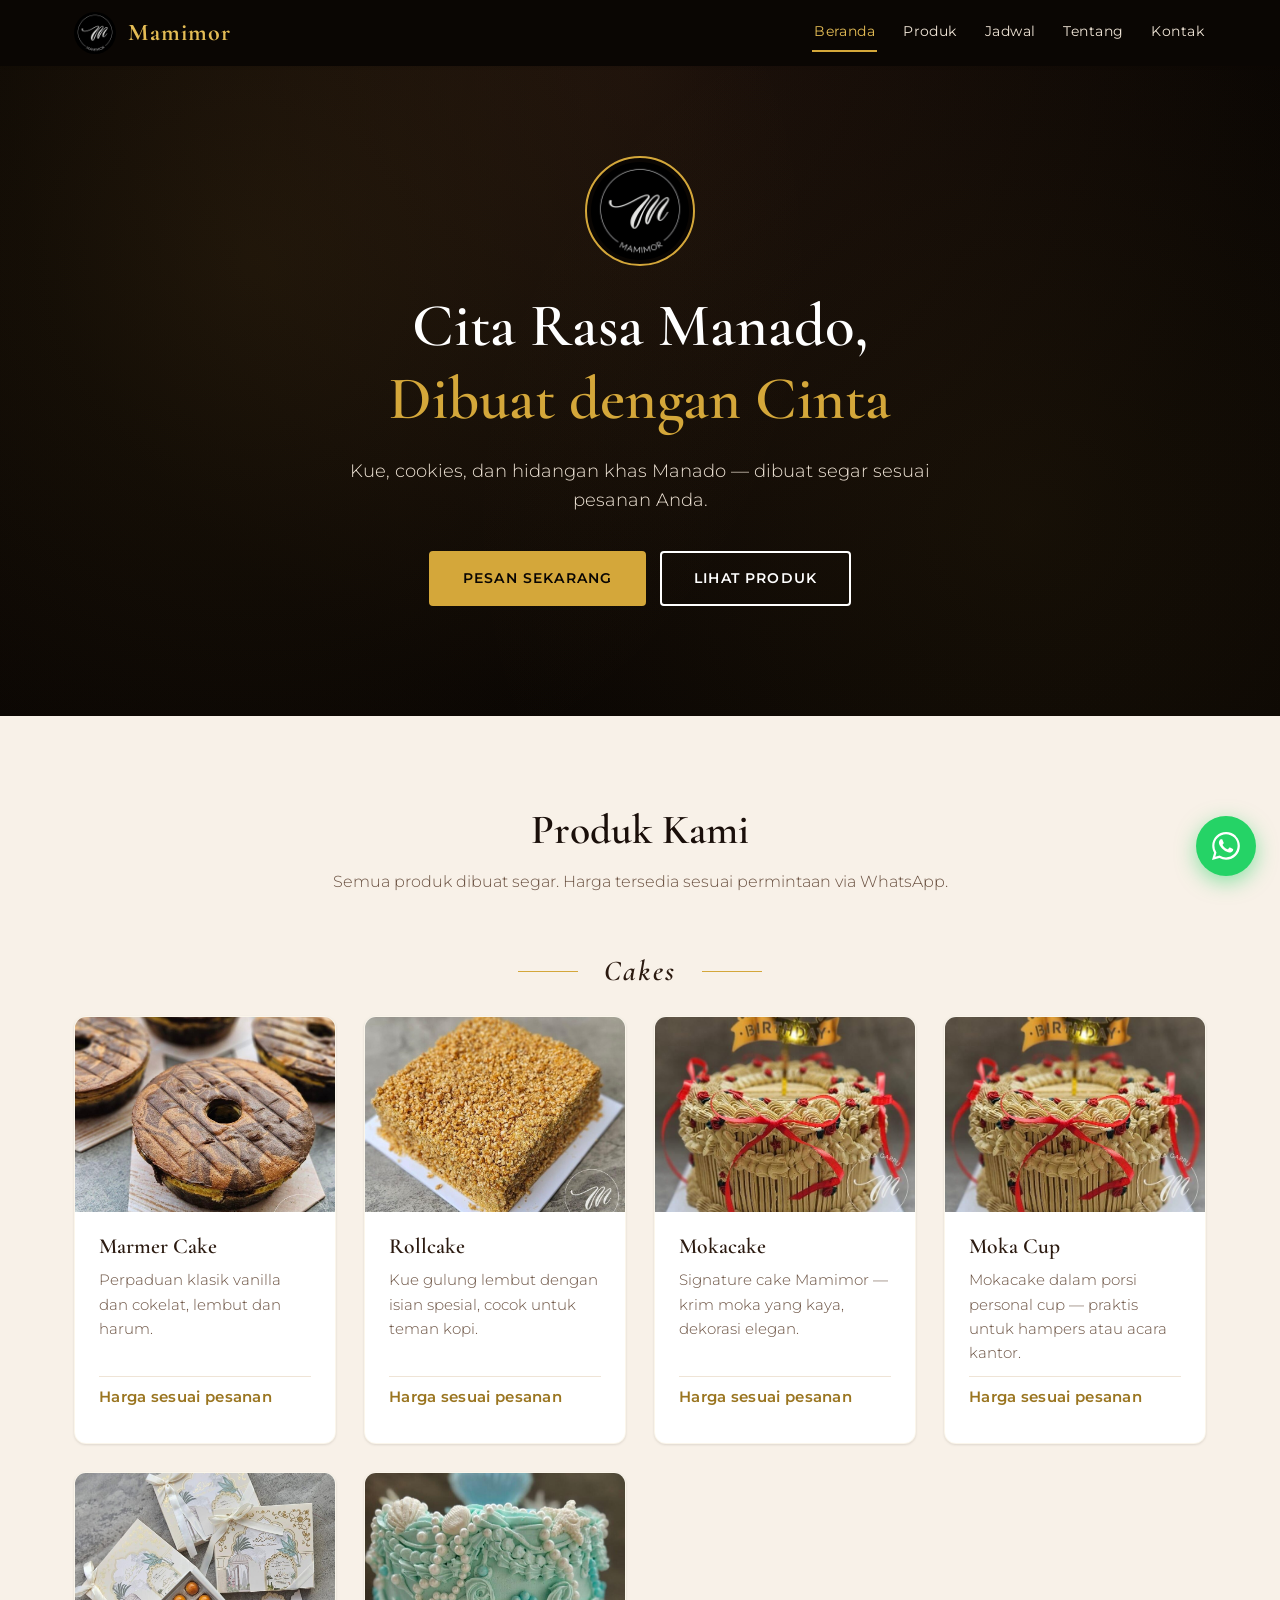
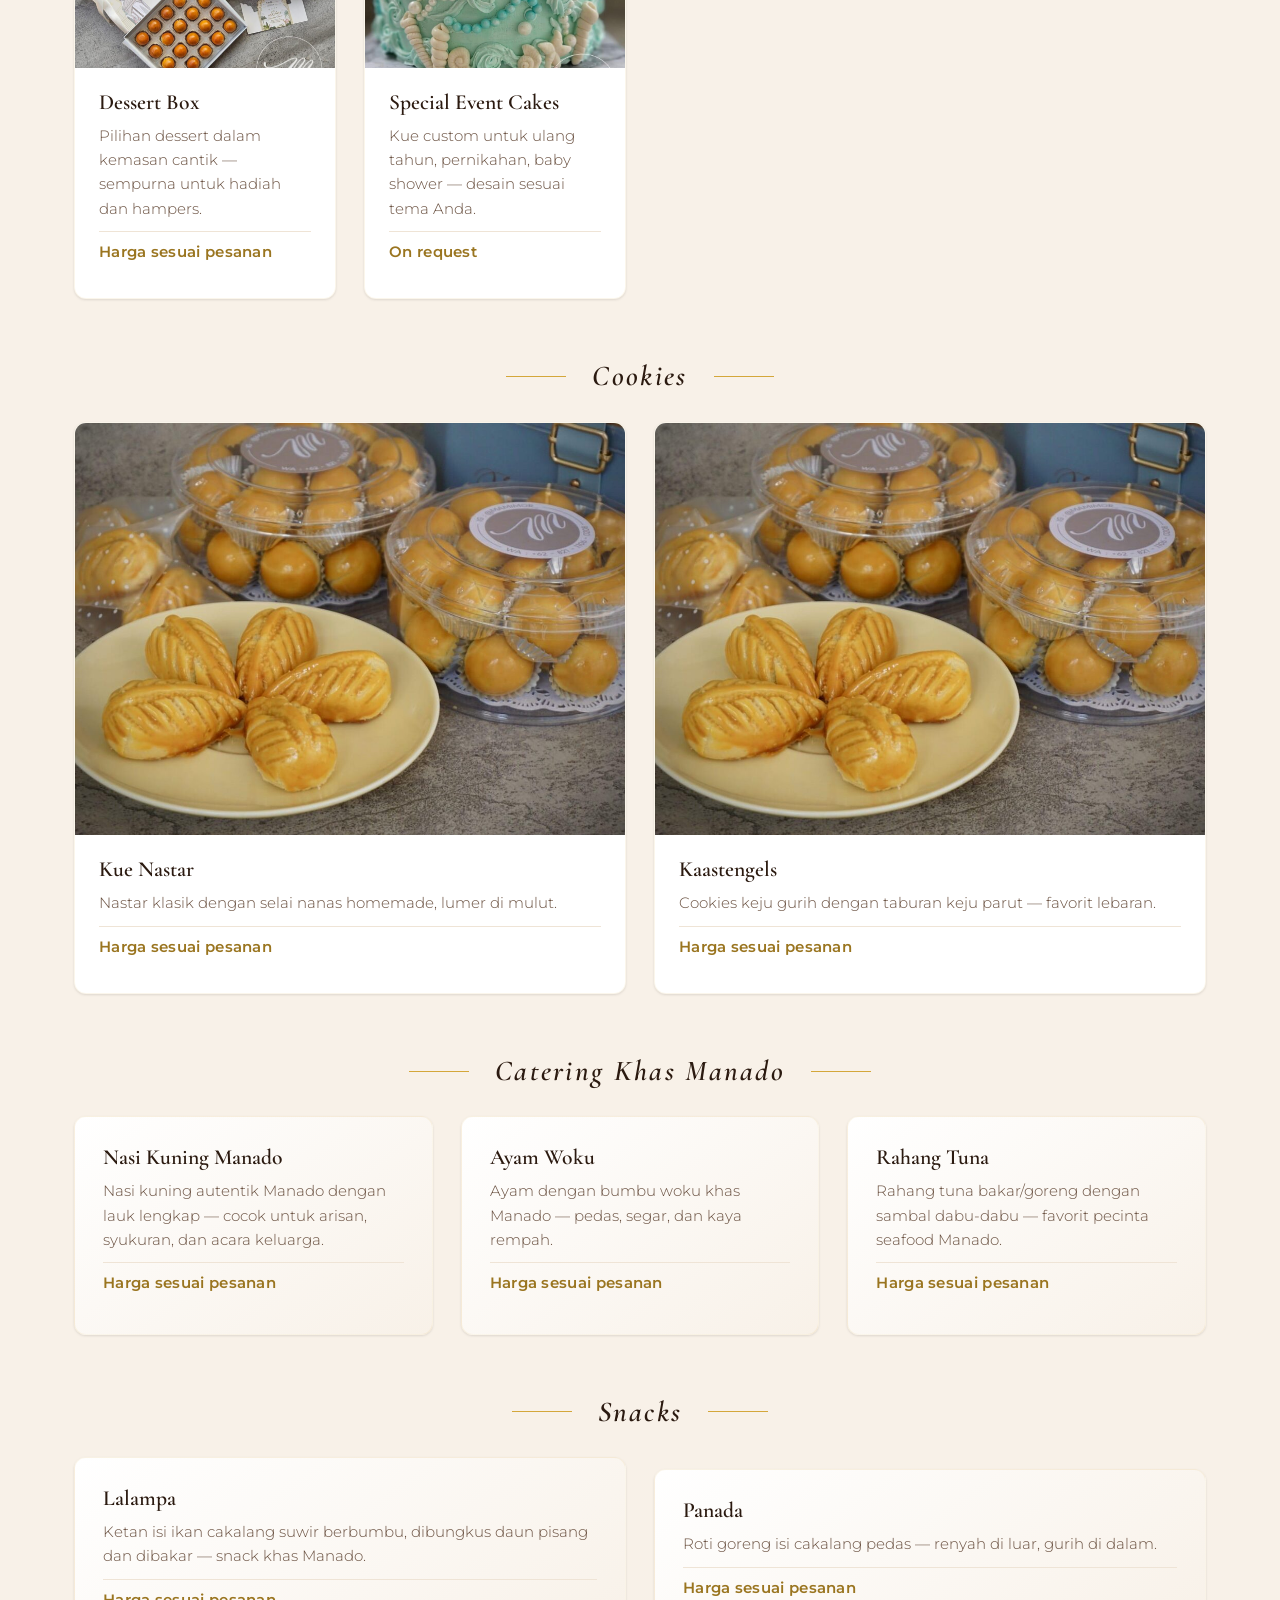
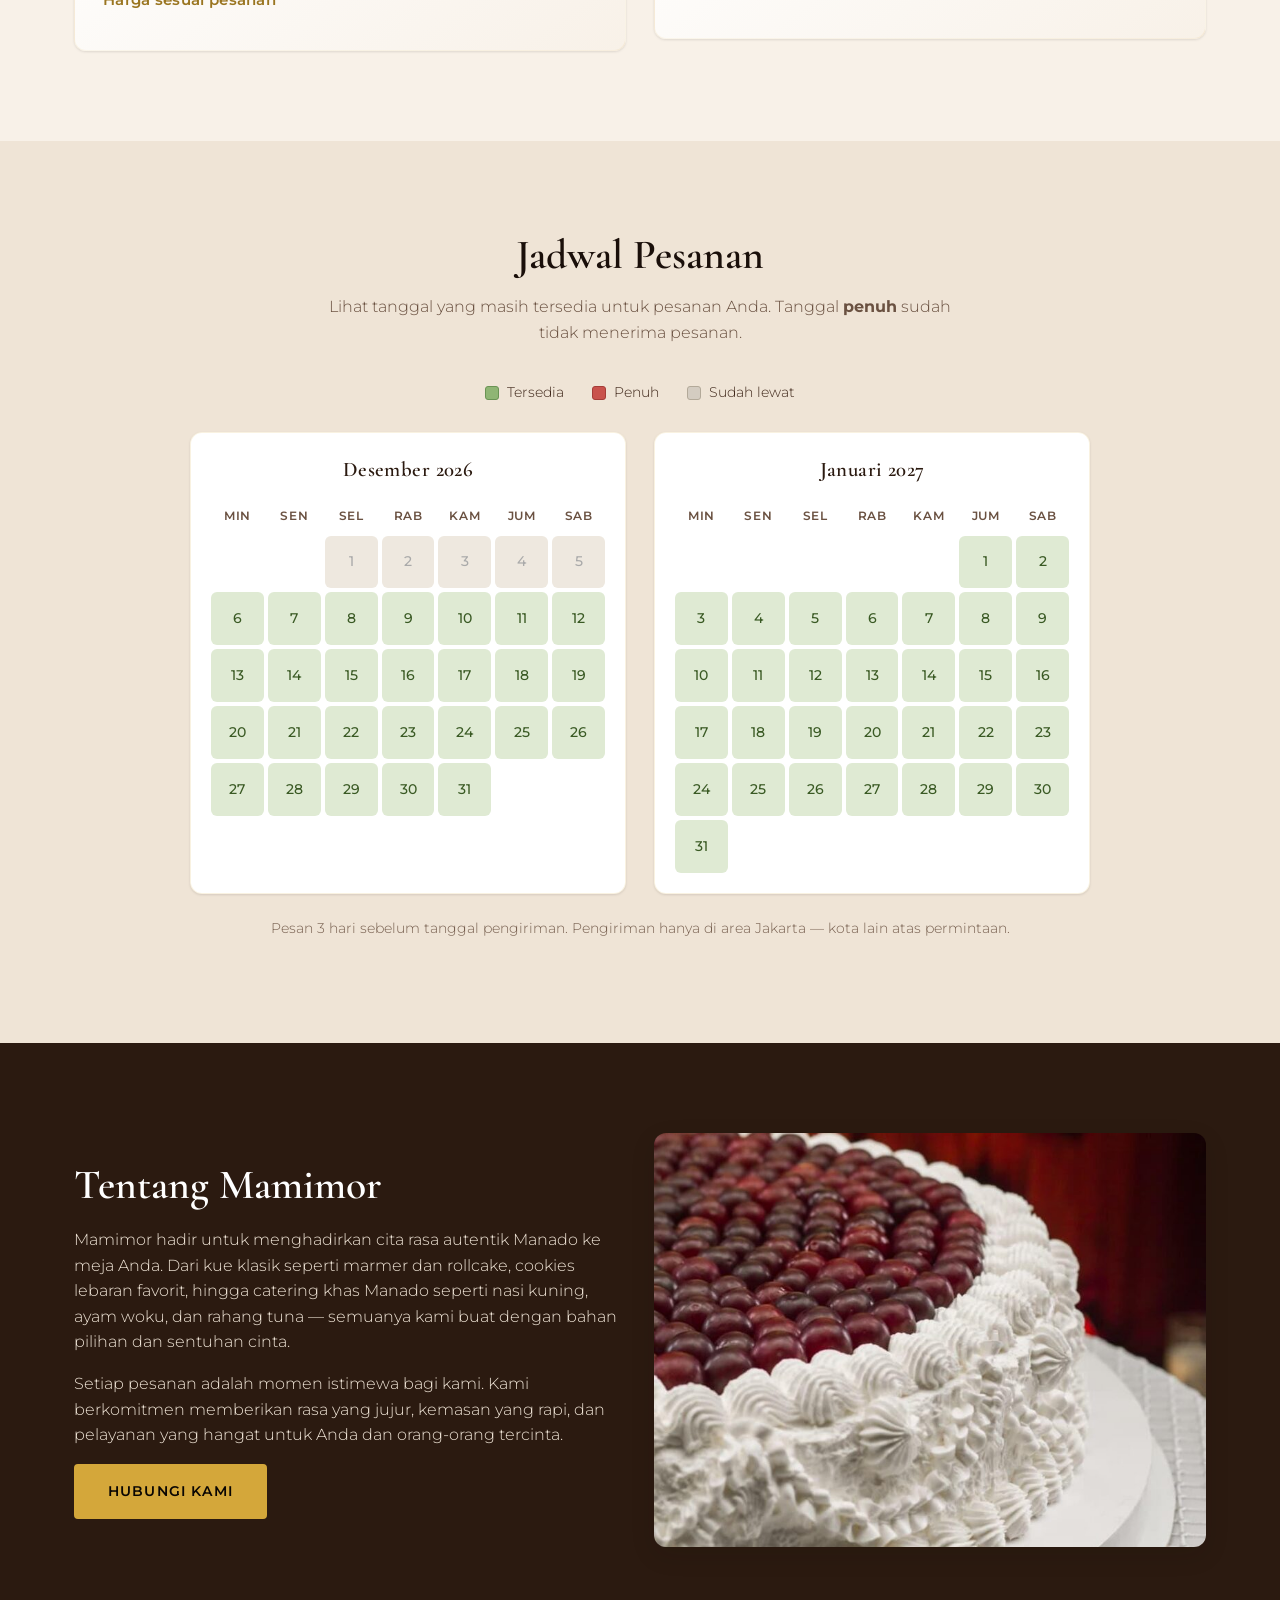
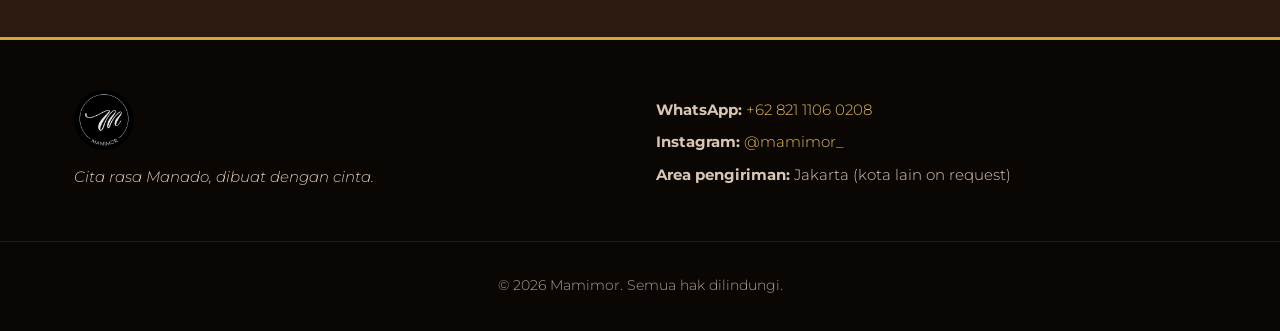
==== index.html @ 75679c06 "Initial Mamimor website" ====
<!DOCTYPE html>
<html lang="id">
<head>
  <meta charset="UTF-8">
  <meta name="viewport" content="width=device-width, initial-scale=1.0">
  <title>Mamimor &mdash; Cita Rasa Manado Dibuat dengan Cinta</title>
  <meta name="description" content="Mamimor &mdash; kue, cookies, catering khas Manado. Pesan via WhatsApp.">
  <link rel="icon" type="image/png" href="assets/images/logo.png">
  <link rel="stylesheet" href="assets/style.css">
  <link rel="preconnect" href="https://fonts.googleapis.com">
  <link rel="preconnect" href="https://fonts.gstatic.com" crossorigin>
  <link href="https://fonts.googleapis.com/css2?family=Cormorant+Garamond:wght@400;600;700&family=Montserrat:wght@300;400;500;600&display=swap" rel="stylesheet">
</head>
<body>

  <!-- ============ NAVIGATION ============ -->
  <header class="site-header">
    <div class="container nav-wrap">
      <a href="index.html" class="brand">
        <img src="assets/images/logo.png" alt="Logo Mamimor">
        <span class="brand-name">Mamimor</span>
      </a>
      <nav class="main-nav">
        <a href="index.html" class="active">Beranda</a>
        <a href="#produk">Produk</a>
        <a href="#kalender">Jadwal</a>
        <a href="#tentang">Tentang</a>
        <a href="kontak.html">Kontak</a>
      </nav>
    </div>
  </header>

  <!-- ============ HERO ============ -->
  <section class="hero">
    <div class="container hero-inner">
      <img src="assets/images/logo.png" alt="" class="hero-logo">
      <h1>Cita Rasa Manado,<br><span class="gold">Dibuat dengan Cinta</span></h1>
      <p class="lead">Kue, cookies, dan hidangan khas Manado &mdash; dibuat segar sesuai pesanan Anda.</p>
      <div class="hero-cta">
        <a href="kontak.html" class="btn btn-primary">Pesan Sekarang</a>
        <a href="#produk" class="btn btn-outline">Lihat Produk</a>
      </div>
    </div>
  </section>

  <!-- ============ PRODUK ============ -->
  <section id="produk" class="section">
    <div class="container">
      <h2 class="section-title">Produk Kami</h2>
      <p class="section-sub">Semua produk dibuat segar. Harga tersedia sesuai permintaan via WhatsApp.</p>

      <!-- CAKES -->
      <h3 class="cat-title"><span>Cakes</span></h3>
      <div class="grid grid-3">
        <article class="card">
          <div class="card-img"><img src="assets/images/marmer-cake.jpg" alt="Marmer Cake"></div>
          <div class="card-body">
            <h3>Marmer Cake</h3>
            <p>Perpaduan klasik vanilla dan cokelat, lembut dan harum.</p>
            <p class="price">Harga sesuai pesanan</p>
          </div>
        </article>
        <article class="card">
          <div class="card-img"><img src="assets/images/rollcake.jpg" alt="Rollcake"></div>
          <div class="card-body">
            <h3>Rollcake</h3>
            <p>Kue gulung lembut dengan isian spesial, cocok untuk teman kopi.</p>
            <p class="price">Harga sesuai pesanan</p>
          </div>
        </article>
        <article class="card">
          <div class="card-img"><img src="assets/images/mokacake.jpg" alt="Mokacake"></div>
          <div class="card-body">
            <h3>Mokacake</h3>
            <p>Signature cake Mamimor &mdash; krim moka yang kaya, dekorasi elegan.</p>
            <p class="price">Harga sesuai pesanan</p>
          </div>
        </article>
        <article class="card">
          <div class="card-img"><img src="assets/images/mokacake.jpg" alt="Moka Cup"></div>
          <div class="card-body">
            <h3>Moka Cup</h3>
            <p>Mokacake dalam porsi personal cup &mdash; praktis untuk hampers atau acara kantor.</p>
            <p class="price">Harga sesuai pesanan</p>
          </div>
        </article>
        <article class="card">
          <div class="card-img"><img src="assets/images/dessert-box.jpg" alt="Dessert Box"></div>
          <div class="card-body">
            <h3>Dessert Box</h3>
            <p>Pilihan dessert dalam kemasan cantik &mdash; sempurna untuk hadiah dan hampers.</p>
            <p class="price">Harga sesuai pesanan</p>
          </div>
        </article>
        <article class="card">
          <div class="card-img"><img src="assets/images/special-cake.jpg" alt="Special Event Cake"></div>
          <div class="card-body">
            <h3>Special Event Cakes</h3>
            <p>Kue custom untuk ulang tahun, pernikahan, baby shower &mdash; desain sesuai tema Anda.</p>
            <p class="price">On request</p>
          </div>
        </article>
      </div>

      <!-- COOKIES -->
      <h3 class="cat-title"><span>Cookies</span></h3>
      <div class="grid grid-2">
        <article class="card">
          <div class="card-img"><img src="assets/images/cookies.jpg" alt="Kue Nastar"></div>
          <div class="card-body">
            <h3>Kue Nastar</h3>
            <p>Nastar klasik dengan selai nanas homemade, lumer di mulut.</p>
            <p class="price">Harga sesuai pesanan</p>
          </div>
        </article>
        <article class="card">
          <div class="card-img"><img src="assets/images/cookies.jpg" alt="Kaastengels"></div>
          <div class="card-body">
            <h3>Kaastengels</h3>
            <p>Cookies keju gurih dengan taburan keju parut &mdash; favorit lebaran.</p>
            <p class="price">Harga sesuai pesanan</p>
          </div>
        </article>
      </div>

      <!-- CATERING MANADO -->
      <h3 class="cat-title"><span>Catering Khas Manado</span></h3>
      <div class="grid grid-3">
        <article class="card card-text">
          <div class="card-body">
            <h3>Nasi Kuning Manado</h3>
            <p>Nasi kuning autentik Manado dengan lauk lengkap &mdash; cocok untuk arisan, syukuran, dan acara keluarga.</p>
            <p class="price">Harga sesuai pesanan</p>
          </div>
        </article>
        <article class="card card-text">
          <div class="card-body">
            <h3>Ayam Woku</h3>
            <p>Ayam dengan bumbu woku khas Manado &mdash; pedas, segar, dan kaya rempah.</p>
            <p class="price">Harga sesuai pesanan</p>
          </div>
        </article>
        <article class="card card-text">
          <div class="card-body">
            <h3>Rahang Tuna</h3>
            <p>Rahang tuna bakar/goreng dengan sambal dabu-dabu &mdash; favorit pecinta seafood Manado.</p>
            <p class="price">Harga sesuai pesanan</p>
          </div>
        </article>
      </div>

      <!-- SNACKS -->
      <h3 class="cat-title"><span>Snacks</span></h3>
      <div class="grid grid-2">
        <article class="card card-text">
          <div class="card-body">
            <h3>Lalampa</h3>
            <p>Ketan isi ikan cakalang suwir berbumbu, dibungkus daun pisang dan dibakar &mdash; snack khas Manado.</p>
            <p class="price">Harga sesuai pesanan</p>
          </div>
        </article>
        <article class="card card-text">
          <div class="card-body">
            <h3>Panada</h3>
            <p>Roti goreng isi cakalang pedas &mdash; renyah di luar, gurih di dalam.</p>
            <p class="price">Harga sesuai pesanan</p>
          </div>
        </article>
      </div>
    </div>
  </section>

  <!-- ============ KALENDER ============ -->
  <section id="kalender" class="section section-light">
    <div class="container">
      <h2 class="section-title">Jadwal Pesanan</h2>
      <p class="section-sub">Lihat tanggal yang masih tersedia untuk pesanan Anda. Tanggal <strong>penuh</strong> sudah tidak menerima pesanan.</p>

      <div class="calendar-legend">
        <span><span class="dot dot-free"></span> Tersedia</span>
        <span><span class="dot dot-full"></span> Penuh</span>
        <span><span class="dot dot-past"></span> Sudah lewat</span>
      </div>

      <div id="calendar" class="calendar-wrap"></div>

      <p class="small center muted">Pesan 3 hari sebelum tanggal pengiriman. Pengiriman hanya di area Jakarta &mdash; kota lain atas permintaan.</p>
    </div>
  </section>

  <!-- ============ TENTANG ============ -->
  <section id="tentang" class="section section-dark">
    <div class="container grid grid-2">
      <div>
        <h2 class="section-title">Tentang Mamimor</h2>
        <p>Mamimor hadir untuk menghadirkan cita rasa autentik Manado ke meja Anda. Dari kue klasik seperti marmer dan rollcake, cookies lebaran favorit, hingga catering khas Manado seperti nasi kuning, ayam woku, dan rahang tuna &mdash; semuanya kami buat dengan bahan pilihan dan sentuhan cinta.</p>
        <p>Setiap pesanan adalah momen istimewa bagi kami. Kami berkomitmen memberikan rasa yang jujur, kemasan yang rapi, dan pelayanan yang hangat untuk Anda dan orang-orang tercinta.</p>
        <a href="kontak.html" class="btn btn-primary">Hubungi Kami</a>
      </div>
      <div class="about-img">
        <img src="assets/images/dessert-cherry.jpg" alt="Mamimor cake">
      </div>
    </div>
  </section>

  <!-- ============ FLOATING WHATSAPP ============ -->
  <a href="https://wa.me/6282111060208?text=Halo%20Mamimor%2C%20saya%20tertarik%20untuk%20memesan"
     class="wa-float" target="_blank" rel="noopener" aria-label="Chat WhatsApp">
    <svg viewBox="0 0 24 24" width="28" height="28" fill="currentColor" aria-hidden="true">
      <path d="M20.52 3.48A11.9 11.9 0 0012.04 0C5.5 0 .2 5.3.2 11.84c0 2.09.55 4.13 1.6 5.93L0 24l6.37-1.67a11.83 11.83 0 005.67 1.44h.01c6.54 0 11.84-5.3 11.84-11.84 0-3.16-1.23-6.13-3.47-8.37zM12.04 21.8h-.01a9.95 9.95 0 01-5.07-1.39l-.36-.21-3.78.99 1.01-3.69-.24-.38a9.94 9.94 0 01-1.53-5.28c0-5.48 4.46-9.94 9.95-9.94 2.66 0 5.15 1.04 7.03 2.92a9.88 9.88 0 012.91 7.03c0 5.49-4.46 9.95-9.91 9.95zm5.46-7.44c-.3-.15-1.77-.87-2.04-.97-.28-.1-.48-.15-.68.15-.2.3-.78.97-.95 1.17-.18.2-.35.22-.65.07-.3-.15-1.26-.47-2.4-1.48-.89-.79-1.49-1.77-1.66-2.07-.17-.3-.02-.46.13-.61.14-.14.3-.35.45-.52.15-.17.2-.3.3-.5.1-.2.05-.37-.02-.52-.08-.15-.68-1.64-.93-2.24-.24-.59-.49-.51-.68-.52l-.58-.01c-.2 0-.52.07-.8.37s-1.05 1.03-1.05 2.5 1.08 2.9 1.23 3.1c.15.2 2.12 3.24 5.14 4.54.72.31 1.28.5 1.72.63.72.23 1.38.2 1.9.12.58-.09 1.77-.72 2.02-1.42.25-.7.25-1.3.18-1.42-.07-.12-.27-.2-.57-.35z"/>
    </svg>
  </a>

  <!-- ============ FOOTER ============ -->
  <footer class="site-footer">
    <div class="container footer-inner">
      <div class="footer-brand">
        <img src="assets/images/logo.png" alt="Mamimor" class="footer-logo">
        <p>Cita rasa Manado, dibuat dengan cinta.</p>
      </div>
      <div class="footer-contact">
        <p><strong>WhatsApp:</strong> <a href="https://wa.me/6282111060208" target="_blank" rel="noopener">+62 821 1106 0208</a></p>
        <p><strong>Instagram:</strong> <a href="https://instagram.com/mamimor_" target="_blank" rel="noopener">@mamimor_</a></p>
        <p><strong>Area pengiriman:</strong> Jakarta (kota lain on request)</p>
      </div>
    </div>
    <div class="footer-bottom">
      <p>&copy; <span id="year"></span> Mamimor. Semua hak dilindungi.</p>
    </div>
  </footer>

  <script src="assets/kalender-data.js"></script>
  <script src="assets/calendar.js"></script>
  <script>document.getElementById('year').textContent = new Date().getFullYear();</script>
</body>
</html>
---- assets/style.css ----
/* ============================================
   MAMIMOR — Kue Rumahan & Catering Manado
   Farben: Mocha · Gold · Schwarz
   ============================================ */

:root{
  --mocha-900:#1a0f0a;
  --mocha-800:#2b1a10;
  --mocha-700:#3d2518;
  --mocha-600:#5a3721;
  --mocha-500:#7a4a2e;
  --mocha-200:#d9c6b4;
  --mocha-100:#efe4d6;
  --mocha-50:#f8f1e8;

  --gold-700:#9a7520;
  --gold-600:#b8902c;
  --gold-500:#d4a73a;
  --gold-400:#e4bc55;
  --gold-300:#eccf78;

  --black:#0a0603;
  --white:#ffffff;

  --text:var(--mocha-900);
  --text-muted:#6a5141;
  --bg:var(--mocha-50);

  --radius:12px;
  --max:1180px;
  --shadow-sm:0 1px 3px rgba(26,15,10,.08), 0 1px 2px rgba(26,15,10,.04);
  --shadow:0 8px 24px rgba(26,15,10,.12);
  --shadow-lg:0 20px 50px rgba(26,15,10,.18);

  --font-head:'Cormorant Garamond', Georgia, serif;
  --font-body:'Montserrat', -apple-system, BlinkMacSystemFont, sans-serif;
}

*,*::before,*::after{box-sizing:border-box}
html{scroll-behavior:smooth}
body{
  margin:0;
  font-family:var(--font-body);
  color:var(--text);
  background:var(--bg);
  line-height:1.6;
  font-weight:300;
}

img{max-width:100%;display:block;height:auto}
a{color:var(--mocha-700);text-decoration:none}
a:hover{color:var(--gold-600)}

.container{max-width:var(--max);margin:0 auto;padding:0 24px}
.center{text-align:center}

h1,h2,h3{font-family:var(--font-head);font-weight:600;line-height:1.2;color:var(--mocha-900);margin:0 0 .5em}
h1{font-size:clamp(2.4rem,5vw,3.8rem)}
h2{font-size:clamp(1.8rem,3.5vw,2.6rem)}
h3{font-size:1.35rem}
.gold{color:var(--gold-500)}

/* ============ HEADER ============ */
.site-header{
  background:var(--black);
  position:sticky;top:0;z-index:50;
  box-shadow:var(--shadow-sm);
}
.nav-wrap{
  display:flex;align-items:center;justify-content:space-between;
  padding:12px 24px;gap:16px;
}
.brand{display:flex;align-items:center;gap:12px;color:var(--white)}
.brand:hover{color:var(--gold-400)}
.brand img{height:42px;width:42px;border-radius:50%;object-fit:cover;background:var(--black)}
.brand-name{
  font-family:var(--font-head);
  font-size:1.5rem;font-weight:700;
  letter-spacing:.04em;color:var(--gold-400);
}
.main-nav{display:flex;gap:24px;align-items:center;flex-wrap:wrap}
.main-nav a{
  color:var(--mocha-100);font-size:.9rem;
  font-weight:400;letter-spacing:.03em;
  padding:6px 2px;border-bottom:2px solid transparent;
  transition:all .2s ease;
}
.main-nav a:hover,.main-nav a.active{color:var(--gold-400);border-bottom-color:var(--gold-500)}

/* ============ HERO ============ */
.hero{
  background:
    radial-gradient(ellipse at top,rgba(26,15,10,.6) 0%,rgba(10,6,3,.95) 70%),
    linear-gradient(145deg,var(--mocha-800) 0%,var(--black) 100%);
  color:var(--white);
  padding:90px 0 110px;
  text-align:center;
  position:relative;
  overflow:hidden;
}
.hero::before{
  content:'';position:absolute;inset:0;
  background:radial-gradient(circle at 20% 30%,rgba(212,167,58,.08) 0%,transparent 50%),
             radial-gradient(circle at 80% 70%,rgba(212,167,58,.06) 0%,transparent 50%);
  pointer-events:none;
}
.hero-inner{position:relative;z-index:1}
.hero-logo{
  width:110px;height:110px;margin:0 auto 24px;
  border-radius:50%;object-fit:cover;
  border:2px solid var(--gold-500);
  padding:4px;background:var(--black);
}
.hero h1{color:var(--white);margin-bottom:20px}
.hero .lead{
  font-size:1.15rem;
  max-width:620px;margin:0 auto 36px;
  color:var(--mocha-100);
  font-weight:300;
}
.hero-cta{display:flex;gap:14px;justify-content:center;flex-wrap:wrap}

/* ============ BUTTONS ============ */
.btn{
  display:inline-block;
  padding:14px 32px;
  font-family:var(--font-body);font-size:.9rem;font-weight:600;
  letter-spacing:.08em;text-transform:uppercase;
  border-radius:4px;border:2px solid transparent;cursor:pointer;
  transition:all .25s ease;text-align:center;
}
.btn-primary{background:var(--gold-500);color:var(--black);border-color:var(--gold-500)}
.btn-primary:hover{background:var(--gold-600);border-color:var(--gold-600);color:var(--white);transform:translateY(-2px);box-shadow:var(--shadow)}
.btn-outline{background:transparent;color:var(--white);border-color:var(--white)}
.btn-outline:hover{background:var(--white);color:var(--mocha-800)}
.btn-wa{background:#25d366;color:var(--white);border-color:#25d366}
.btn-wa:hover{background:#1ebe5a;border-color:#1ebe5a;color:var(--white)}
.btn-block{display:block;width:100%}

/* ============ SECTIONS ============ */
.section{padding:90px 0}
.section-top{padding-top:60px}
.section-light{background:var(--mocha-100)}
.section-dark{background:var(--mocha-800);color:var(--mocha-100)}
.section-dark h1,.section-dark h2,.section-dark h3{color:var(--white)}
.section-dark a:not(.btn){color:var(--gold-400)}
.section-title{text-align:center;margin-bottom:12px}
.section-dark .section-title{text-align:left}
.section-sub{text-align:center;color:var(--text-muted);max-width:640px;margin:0 auto 36px;font-size:1.02rem}
.page-title{text-align:center;margin-bottom:8px}

/* Kategorie-Überschrift mit goldener Linie */
.cat-title{
  text-align:center;margin:60px 0 28px;
  font-size:1.8rem;color:var(--mocha-800);
  position:relative;display:flex;align-items:center;justify-content:center;gap:18px;
}
.cat-title::before,.cat-title::after{
  content:'';flex:0 0 60px;height:1px;background:var(--gold-500);
}
.cat-title span{
  padding:0 8px;letter-spacing:.08em;
  font-style:italic;
}

/* ============ GRID ============ */
.grid{display:grid;gap:28px}
.grid-2{grid-template-columns:repeat(auto-fit,minmax(300px,1fr));align-items:center}
.grid-3{grid-template-columns:repeat(auto-fit,minmax(260px,1fr))}

/* ============ PRODUCT CARDS ============ */
.card{
  background:var(--white);
  border-radius:var(--radius);
  overflow:hidden;
  box-shadow:var(--shadow-sm);
  transition:transform .3s ease,box-shadow .3s ease;
  display:flex;flex-direction:column;
  border:1px solid rgba(212,167,58,.1);
}
.card:hover{transform:translateY(-6px);box-shadow:var(--shadow-lg);border-color:rgba(212,167,58,.3)}
.card-img{aspect-ratio:4/3;overflow:hidden;background:var(--mocha-100)}
.card-img img{width:100%;height:100%;object-fit:cover;transition:transform .5s ease}
.card:hover .card-img img{transform:scale(1.05)}
.card-body{padding:22px 24px 24px;flex:1;display:flex;flex-direction:column}
.card-body h3{margin-bottom:8px;color:var(--mocha-800)}
.card-body p{margin:0 0 10px;color:var(--text-muted);font-size:.95rem}
.price{
  margin-top:auto !important;padding-top:8px;
  color:var(--gold-700) !important;
  font-weight:600;font-size:.95rem !important;
  font-family:var(--font-body);
  letter-spacing:.02em;
  border-top:1px solid var(--mocha-100);
}
.card-text .card-body{padding:28px 28px 28px}
.card-text{background:linear-gradient(145deg,#fff 0%,var(--mocha-50) 100%)}

/* ============ CALENDAR ============ */
.calendar-legend{
  display:flex;justify-content:center;gap:28px;flex-wrap:wrap;
  margin-bottom:28px;font-size:.9rem;color:var(--mocha-700);
}
.calendar-legend span{display:inline-flex;align-items:center;gap:8px}
.dot{display:inline-block;width:14px;height:14px;border-radius:3px}
.dot-free{background:#8fb574;border:1px solid #6a9354}
.dot-full{background:#c9524c;border:1px solid #a53c37}
.dot-past{background:#d4ccc1;border:1px solid #b3a999}

.calendar-wrap{
  display:grid;gap:28px;
  grid-template-columns:repeat(auto-fit,minmax(300px,1fr));
  max-width:900px;margin:0 auto 24px;
}
.cal-month{
  background:var(--white);border-radius:var(--radius);
  padding:20px;box-shadow:var(--shadow-sm);
  border:1px solid rgba(212,167,58,.15);
}
.cal-head{
  text-align:center;font-family:var(--font-head);
  font-size:1.3rem;font-weight:600;color:var(--mocha-800);
  margin-bottom:14px;letter-spacing:.02em;
}
.cal-grid{display:grid;grid-template-columns:repeat(7,1fr);gap:4px}
.cal-dow{
  text-align:center;font-size:.75rem;
  color:var(--text-muted);font-weight:600;
  padding:6px 0;letter-spacing:.05em;text-transform:uppercase;
}
.cal-cell{
  aspect-ratio:1/1;display:flex;align-items:center;justify-content:center;
  border-radius:6px;font-size:.9rem;font-weight:500;
  position:relative;transition:transform .15s;
}
.cal-cell span{position:relative;z-index:1}
.cal-empty{background:transparent}
.cal-free{background:#dfead3;color:#3a5a24;cursor:default}
.cal-free:hover{transform:scale(1.1);background:#c8dcb2}
.cal-full{background:#f5c5c2;color:#7a2522;text-decoration:line-through;opacity:.85}
.cal-past{background:#eee8df;color:#aaa}
.small.center.muted{font-size:.85rem;margin-top:16px;color:var(--text-muted);text-align:center}

/* ============ ABOUT ============ */
.about-img img{
  border-radius:var(--radius);
  box-shadow:var(--shadow);
  aspect-ratio:4/3;object-fit:cover;
}

/* ============ CONTACT ============ */
.contact-grid{align-items:start;margin-top:40px}
.contact-card{
  background:var(--white);
  padding:40px 32px;
  border-radius:var(--radius);
  box-shadow:var(--shadow-sm);
  border:1px solid rgba(212,167,58,.15);
}
.contact-card h2{font-size:1.6rem;margin-bottom:12px}
.contact-card p{color:var(--text-muted);margin-bottom:20px}
.wa-card{text-align:center;background:linear-gradient(145deg,var(--mocha-800),var(--black));color:var(--mocha-100);border-color:var(--gold-700)}
.wa-card h2{color:var(--white)}
.wa-card p{color:var(--mocha-200)}
.wa-icon{color:#25d366;margin-bottom:16px;display:flex;justify-content:center}
.muted{color:var(--mocha-200);opacity:.9}
.social-links{margin-top:28px;padding-top:20px;border-top:1px solid rgba(217,198,180,.2);display:flex;justify-content:center;gap:16px}
.social-links a{
  display:inline-flex;align-items:center;gap:8px;
  color:var(--gold-400);font-size:.95rem;font-weight:500;
}
.social-links a:hover{color:var(--white)}

/* ============ FORM ============ */
.contact-form{display:flex;flex-direction:column;gap:4px;margin-top:8px}
.contact-form label{
  font-size:.82rem;font-weight:600;
  color:var(--mocha-700);
  margin-top:12px;letter-spacing:.03em;
}
.contact-form input,
.contact-form select,
.contact-form textarea{
  width:100%;
  padding:12px 14px;
  border:1.5px solid var(--mocha-200);
  border-radius:6px;
  font-family:var(--font-body);font-size:.95rem;
  background:var(--mocha-50);
  color:var(--text);
  transition:border-color .2s;
}
.contact-form input:focus,
.contact-form select:focus,
.contact-form textarea:focus{
  outline:none;border-color:var(--gold-500);
  background:var(--white);
}
.contact-form textarea{resize:vertical;min-height:120px}
.contact-form button{margin-top:24px}

/* ============ FLOATING WA ============ */
.wa-float{
  position:fixed;bottom:24px;right:24px;z-index:100;
  width:60px;height:60px;border-radius:50%;
  background:#25d366;color:var(--white);
  display:flex;align-items:center;justify-content:center;
  box-shadow:0 6px 20px rgba(37,211,102,.5);
  transition:transform .2s ease,box-shadow .2s;
  animation:wa-pulse 2.5s ease-in-out infinite;
}
.wa-float:hover{transform:scale(1.08);color:var(--white);box-shadow:0 8px 28px rgba(37,211,102,.6);animation:none}
@keyframes wa-pulse{
  0%,100%{box-shadow:0 6px 20px rgba(37,211,102,.5),0 0 0 0 rgba(37,211,102,.4)}
  50%{box-shadow:0 6px 20px rgba(37,211,102,.5),0 0 0 14px rgba(37,211,102,0)}
}

/* ============ FOOTER ============ */
.site-footer{
  background:var(--black);color:var(--mocha-200);
  padding:50px 0 20px;
  border-top:3px solid var(--gold-500);
}
.footer-inner{
  display:grid;grid-template-columns:repeat(auto-fit,minmax(260px,1fr));
  gap:32px;align-items:start;
}
.footer-brand{text-align:left}
.footer-logo{height:60px;width:60px;border-radius:50%;object-fit:cover;margin-bottom:14px;background:var(--black)}
.footer-brand p{font-style:italic;color:var(--mocha-200);font-size:.95rem}
.footer-contact p{margin:8px 0;font-size:.95rem}
.footer-contact a{color:var(--gold-400)}
.footer-contact a:hover{color:var(--white)}
.footer-bottom{
  text-align:center;margin-top:36px;padding-top:20px;
  border-top:1px solid rgba(217,198,180,.15);
  font-size:.85rem;color:var(--mocha-200);opacity:.8;
}

/* ============ RESPONSIVE ============ */
@media (max-width:720px){
  .nav-wrap{flex-direction:column;gap:10px;padding:12px 20px}
  .main-nav{gap:14px;font-size:.85rem}
  .hero{padding:70px 0 90px}
  .hero-logo{width:90px;height:90px}
  .section{padding:60px 0}
  .cat-title{font-size:1.5rem;margin:40px 0 22px}
  .cat-title::before,.cat-title::after{flex-basis:30px}
  .wa-float{width:54px;height:54px;bottom:16px;right:16px}
  .contact-card{padding:28px 22px}
  .footer-brand{text-align:center}
  .footer-logo{margin-left:auto;margin-right:auto}
}
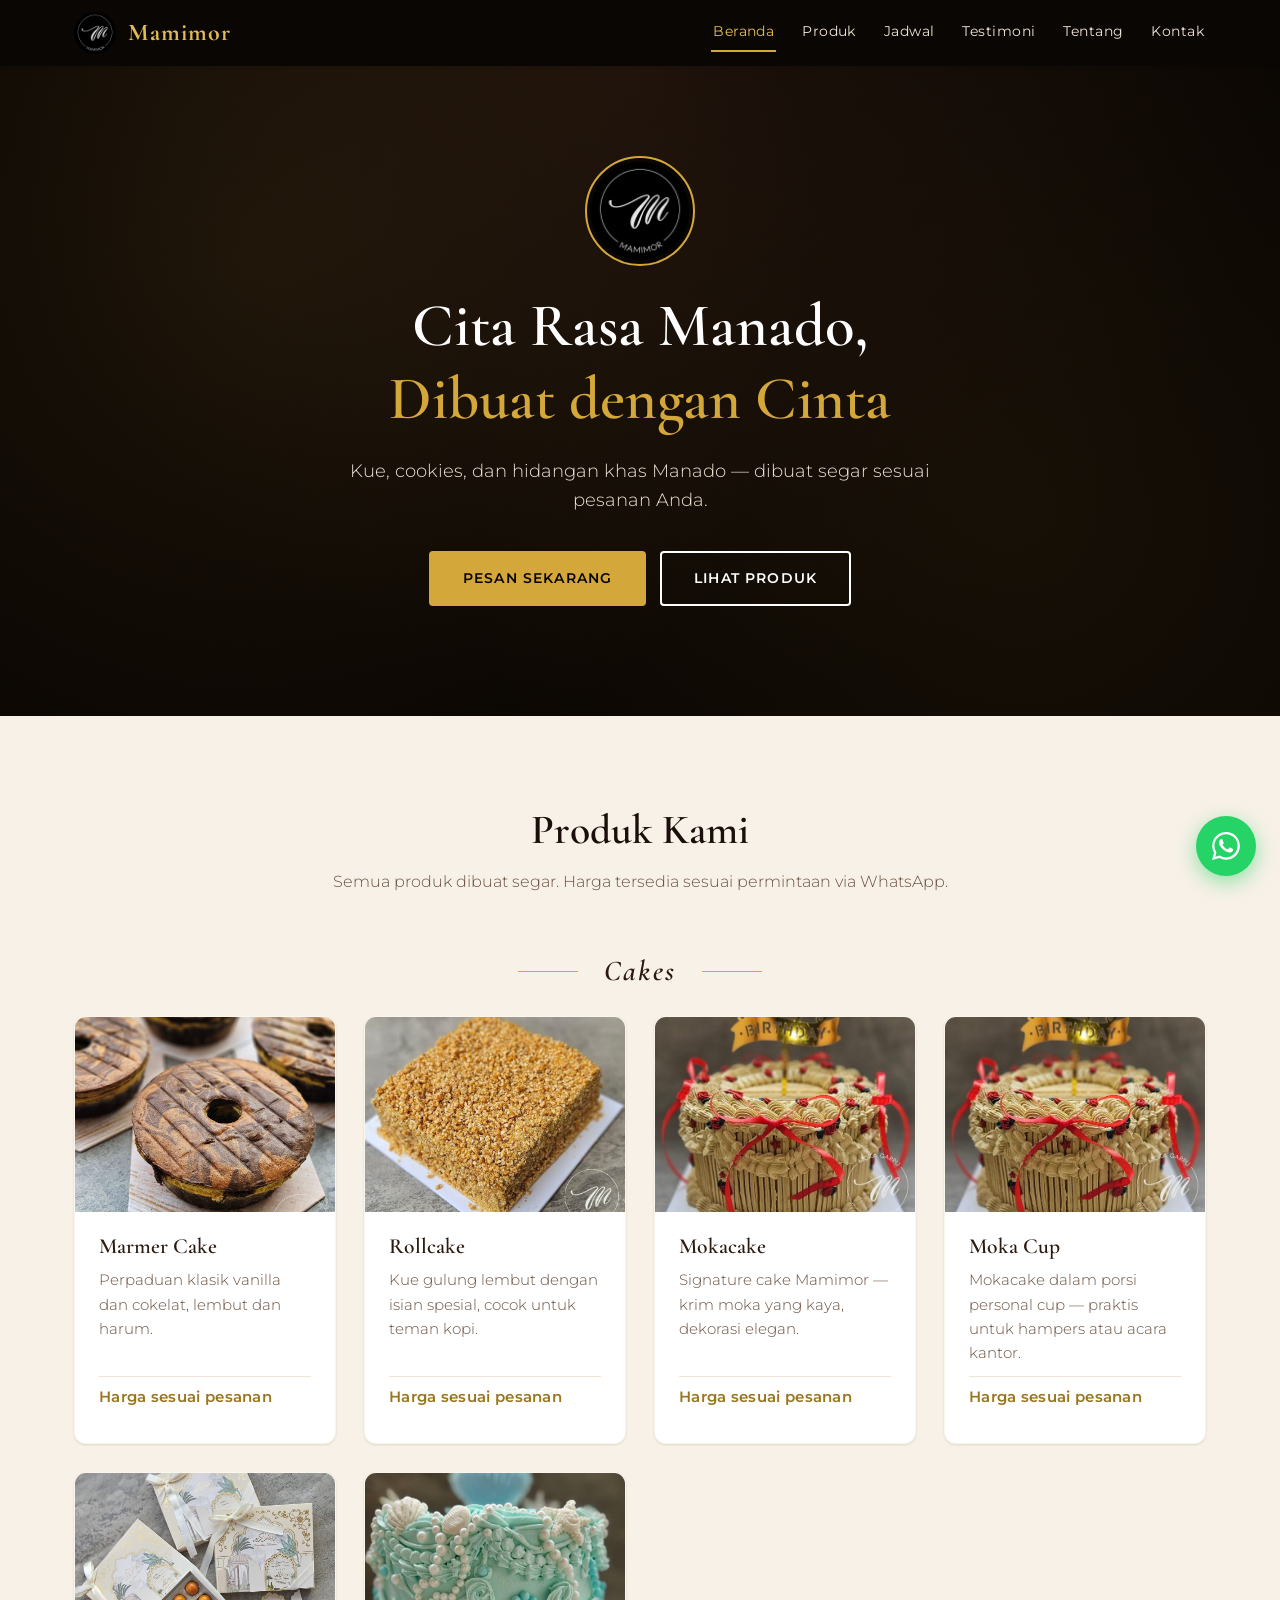
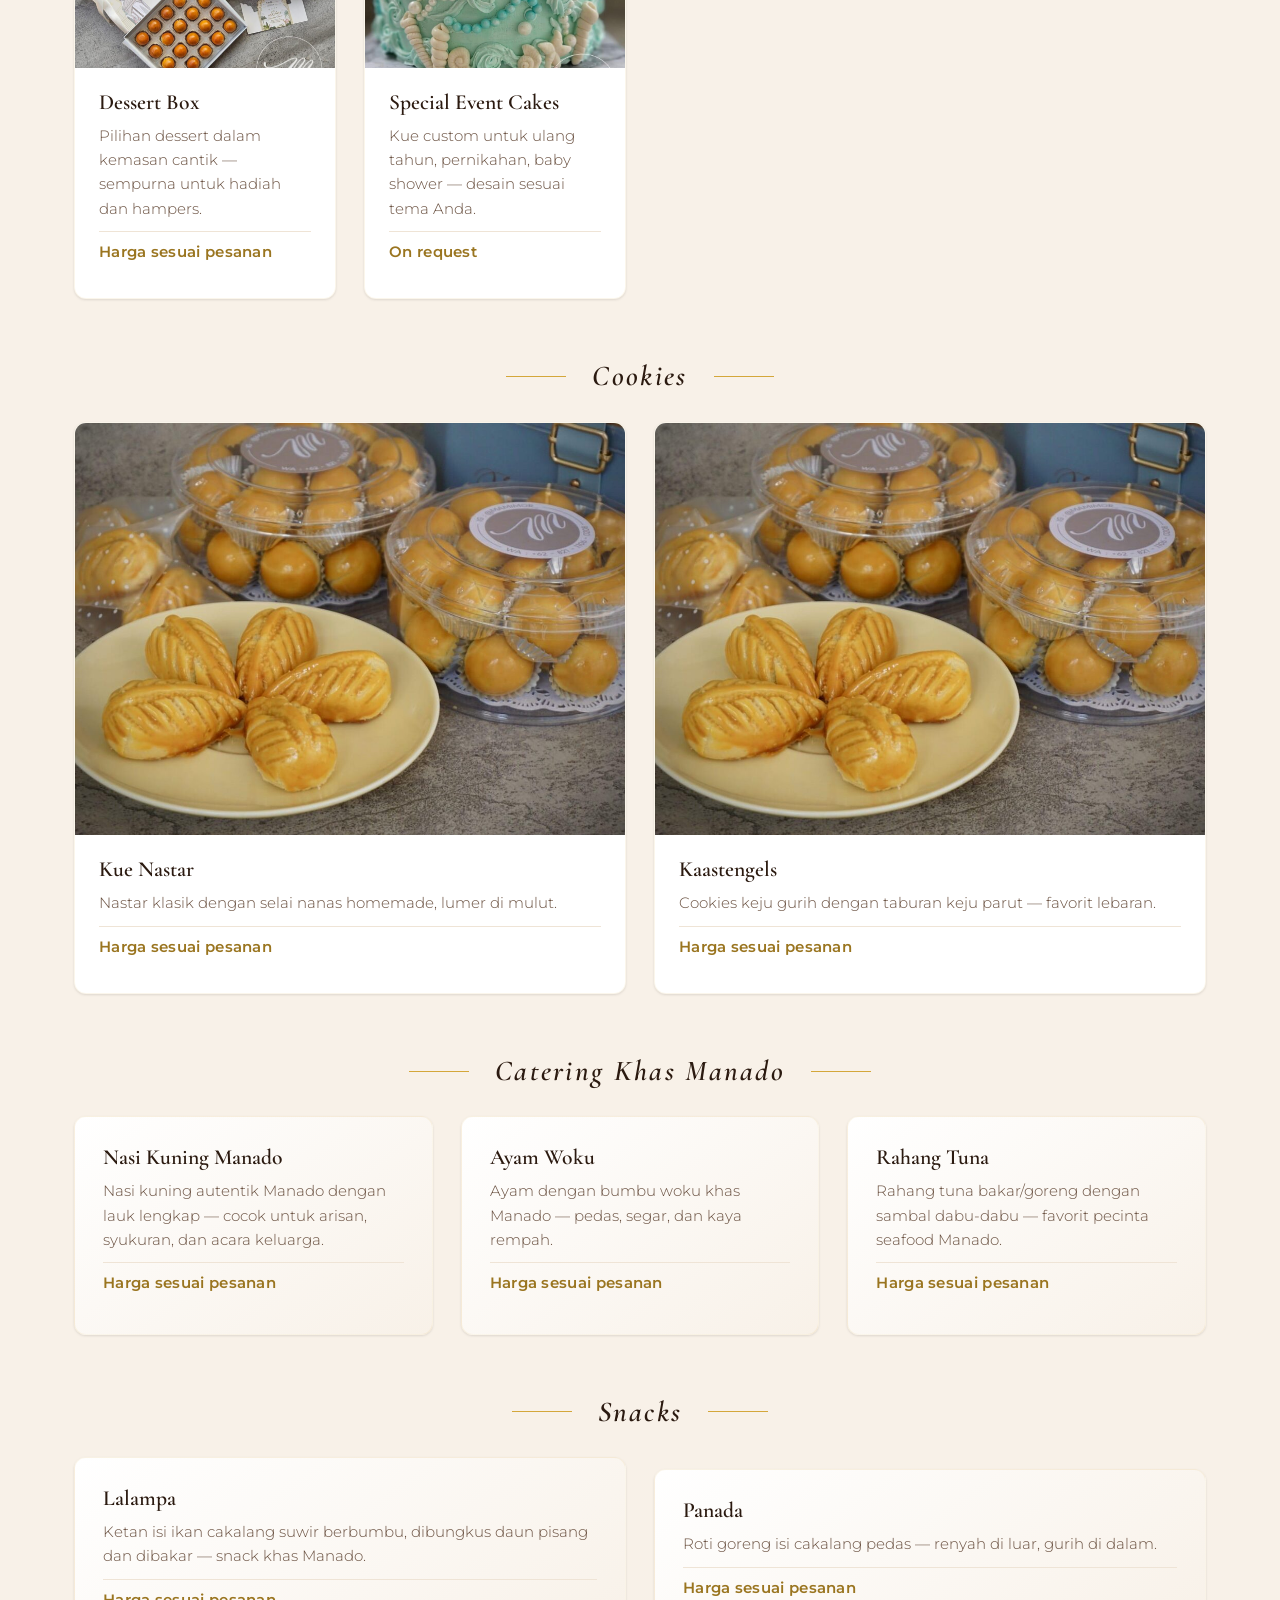
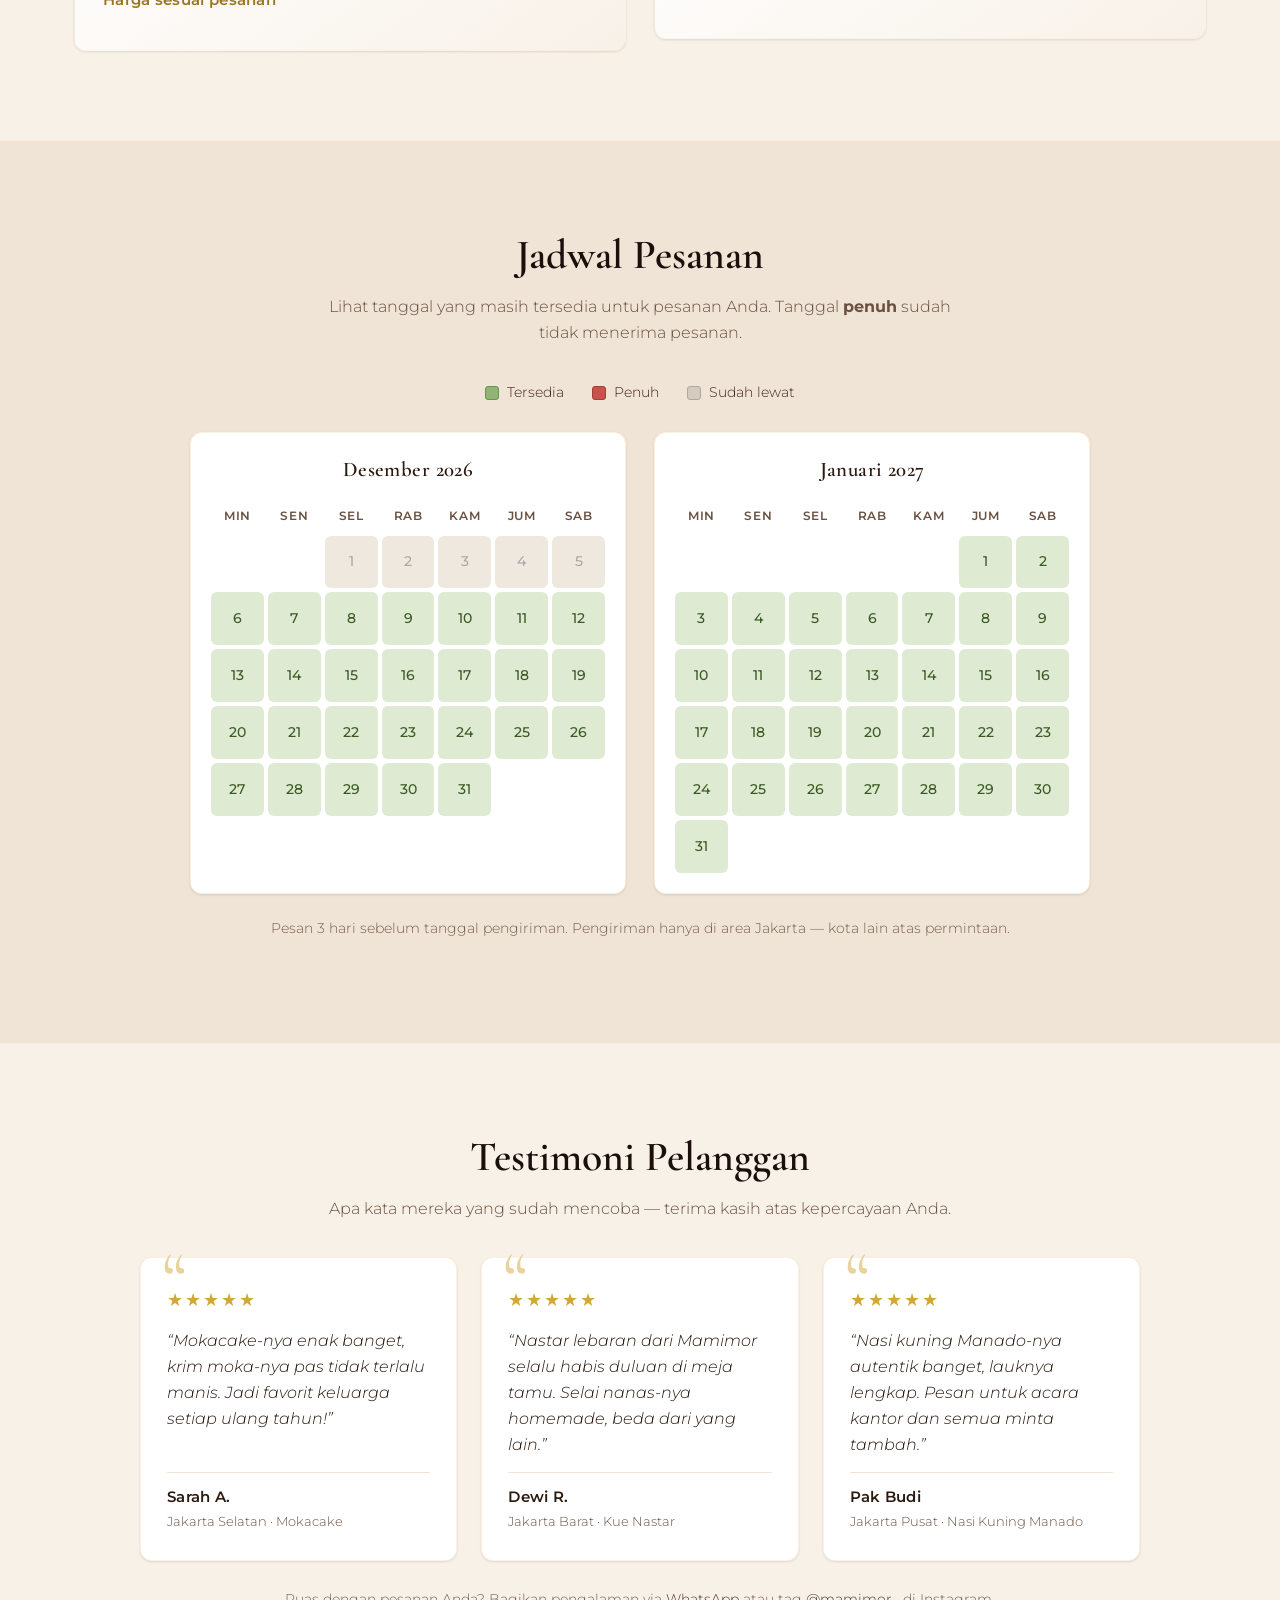
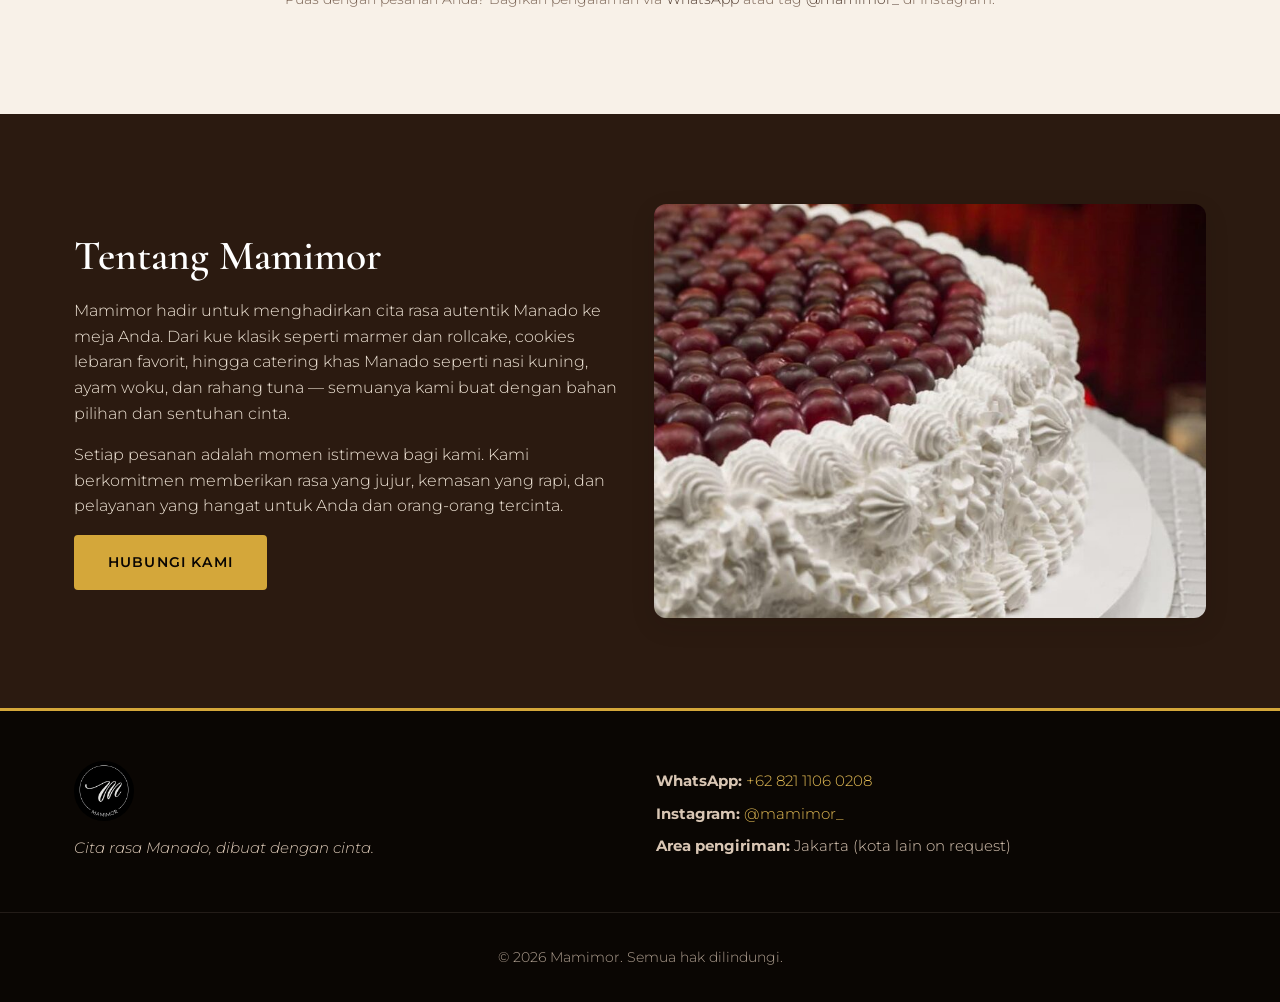
==== commit 045abd12: "Add testimoni (customer reviews) section" ====
--- a/index.html
+++ b/index.html
@@ -24,6 +24,7 @@
         <a href="index.html" class="active">Beranda</a>
         <a href="#produk">Produk</a>
         <a href="#kalender">Jadwal</a>
+        <a href="#testimoni">Testimoni</a>
         <a href="#tentang">Tentang</a>
         <a href="kontak.html">Kontak</a>
       </nav>
@@ -188,6 +189,22 @@
     </div>
   </section>
 
+  <!-- ============ TESTIMONI ============ -->
+  <section id="testimoni" class="section">
+    <div class="container">
+      <h2 class="section-title">Testimoni Pelanggan</h2>
+      <p class="section-sub">Apa kata mereka yang sudah mencoba &mdash; terima kasih atas kepercayaan Anda.</p>
+
+      <div id="testimoni-list" class="testimoni-grid"></div>
+
+      <p class="small center muted" style="margin-top:28px">
+        Puas dengan pesanan Anda? Bagikan pengalaman via
+        <a href="https://wa.me/6282111060208?text=Halo%20Mamimor%2C%20saya%20ingin%20memberi%20testimoni" target="_blank" rel="noopener">WhatsApp</a>
+        atau tag <a href="https://instagram.com/mamimor_" target="_blank" rel="noopener">@mamimor_</a> di Instagram.
+      </p>
+    </div>
+  </section>
+
   <!-- ============ TENTANG ============ -->
   <section id="tentang" class="section section-dark">
     <div class="container grid grid-2">
@@ -231,6 +248,8 @@
 
   <script src="assets/kalender-data.js"></script>
   <script src="assets/calendar.js"></script>
+  <script src="assets/testimoni-data.js"></script>
+  <script src="assets/testimoni.js"></script>
   <script>document.getElementById('year').textContent = new Date().getFullYear();</script>
 </body>
 </html>
--- a/assets/style.css
+++ b/assets/style.css
@@ -241,6 +241,53 @@
 .cal-past{background:#eee8df;color:#aaa}
 .small.center.muted{font-size:.85rem;margin-top:16px;color:var(--text-muted);text-align:center}
 
+/* ============ TESTIMONI ============ */
+.testimoni-grid{
+  display:grid;gap:24px;
+  grid-template-columns:repeat(auto-fit,minmax(280px,1fr));
+  max-width:1000px;margin:0 auto;
+}
+.tcard{
+  background:var(--white);
+  border-radius:var(--radius);
+  padding:28px 26px;
+  box-shadow:var(--shadow-sm);
+  border:1px solid rgba(212,167,58,.15);
+  display:flex;flex-direction:column;gap:14px;
+  position:relative;
+  transition:transform .25s ease,box-shadow .25s ease;
+}
+.tcard:hover{transform:translateY(-4px);box-shadow:var(--shadow)}
+.tcard::before{
+  content:'\201C';
+  position:absolute;top:-18px;left:20px;
+  font-family:var(--font-head);
+  font-size:5rem;line-height:1;
+  color:var(--gold-500);opacity:.5;
+}
+.tcard-stars{
+  color:var(--gold-500);
+  font-size:1.1rem;letter-spacing:2px;
+}
+.tcard-text{
+  color:var(--mocha-800);
+  font-size:.98rem;line-height:1.65;
+  font-style:italic;
+  margin:0;flex:1;
+}
+.tcard-foot{
+  display:flex;flex-direction:column;gap:2px;
+  padding-top:12px;
+  border-top:1px solid var(--mocha-100);
+}
+.tcard-foot strong{
+  color:var(--mocha-800);font-weight:600;
+  font-size:.95rem;letter-spacing:.02em;
+}
+.tcard-foot span{
+  color:var(--text-muted);font-size:.82rem;
+}
+
 /* ============ ABOUT ============ */
 .about-img img{
   border-radius:var(--radius);
